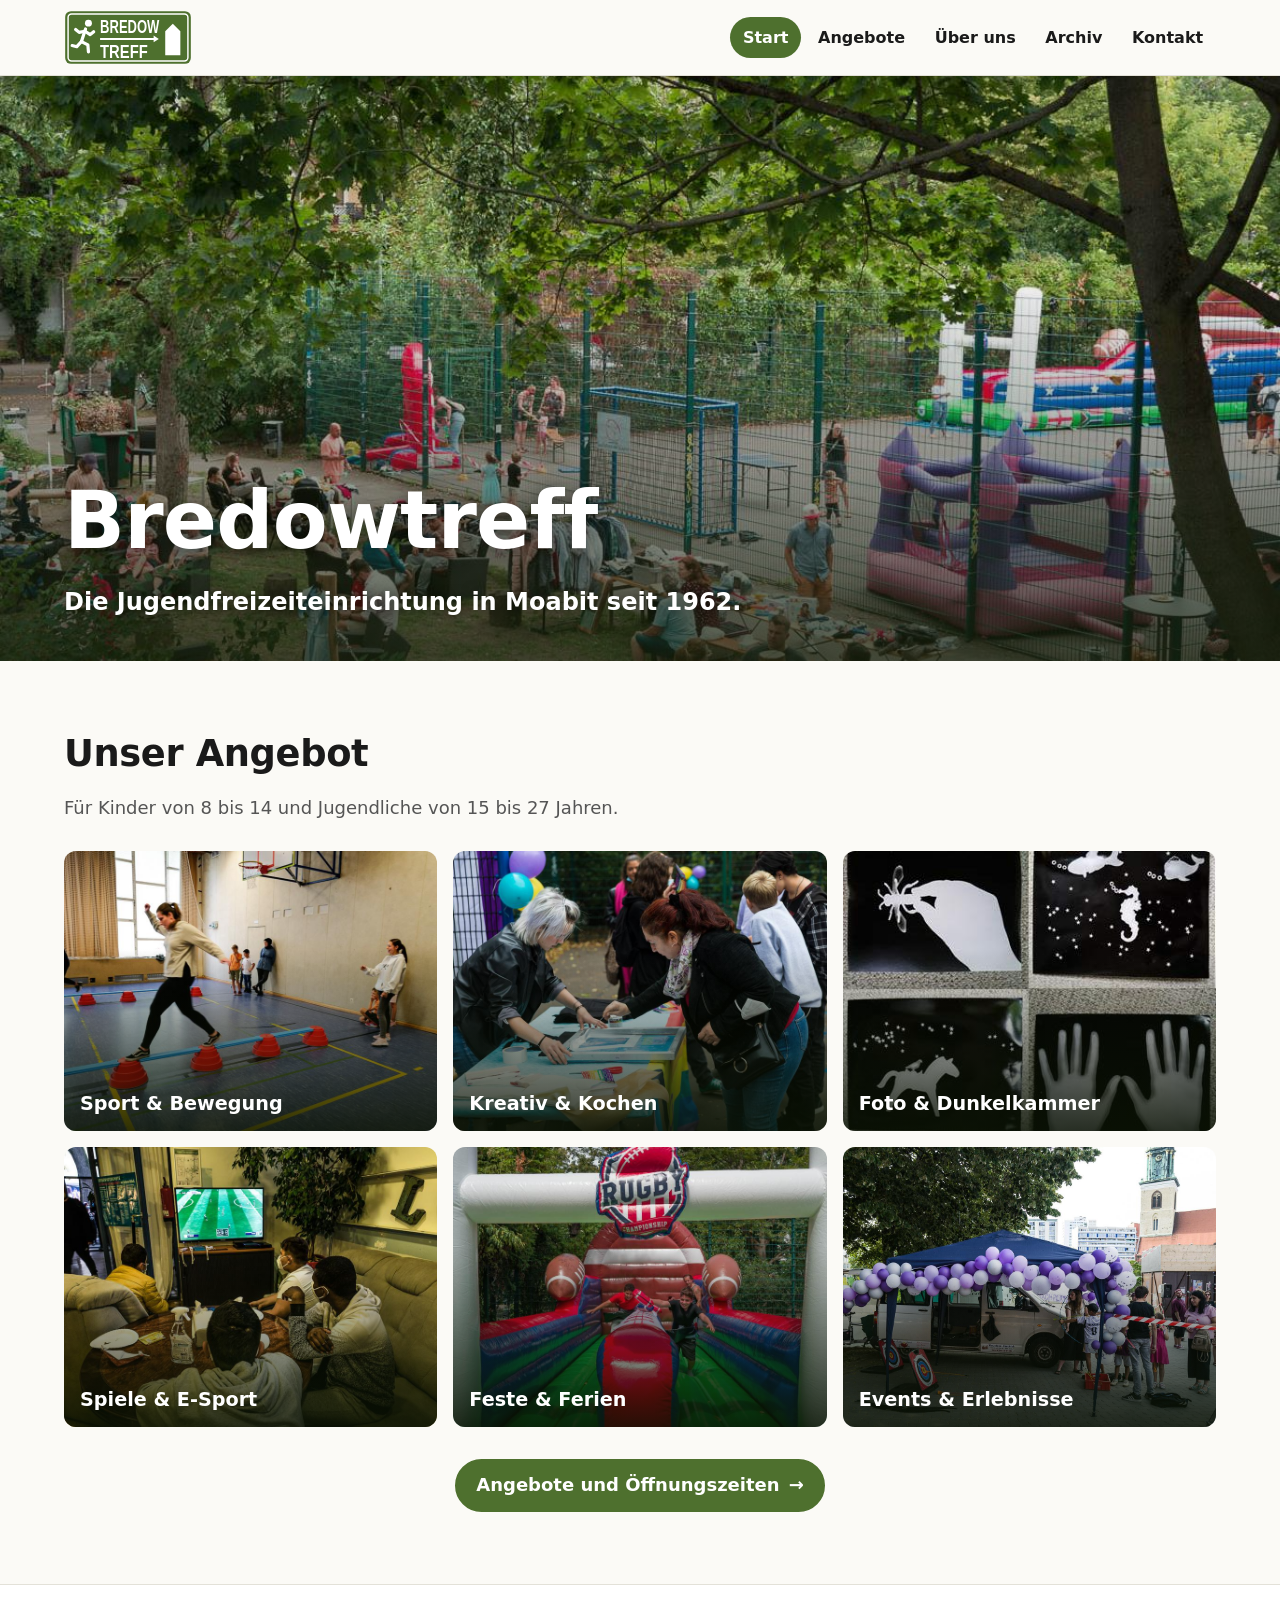
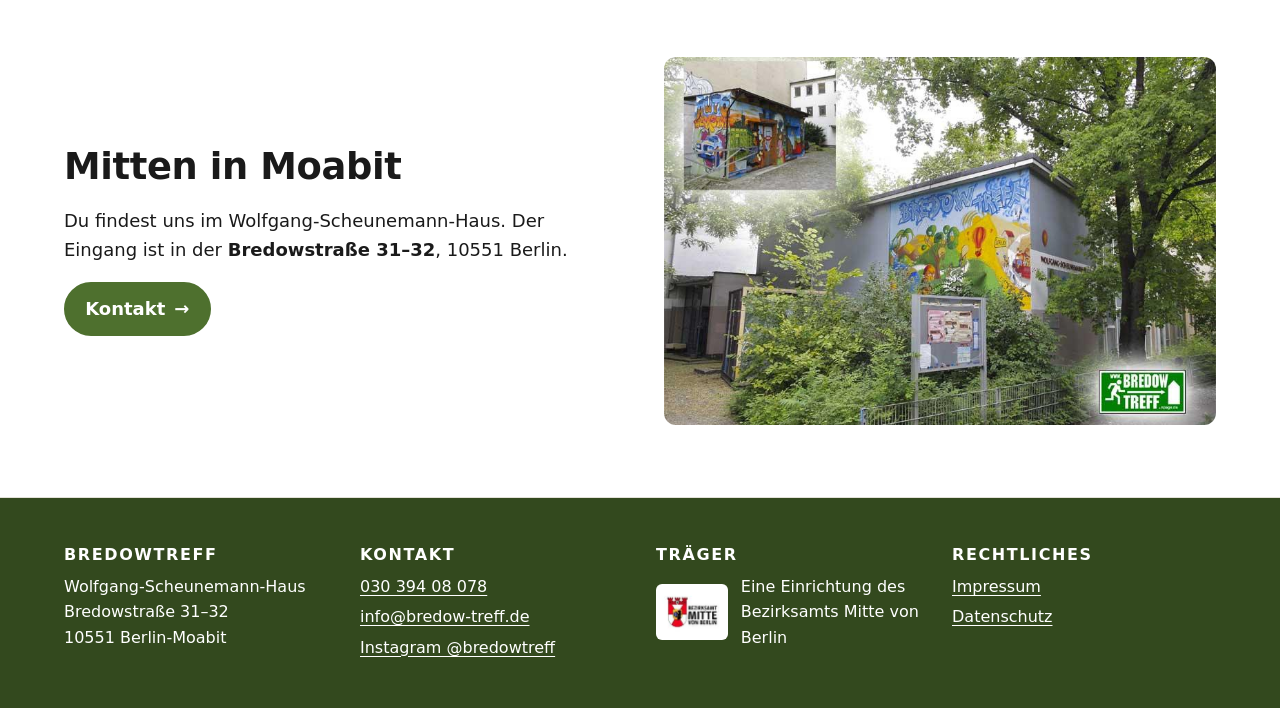
==== index.html @ 5642803e "Initial website for Bredowtreff Static vanilla HTML/CSS/JS site: Start, Angebote, Über uns, Archiv, " ====
<!doctype html>
<html lang="de">
<head>
  <meta charset="utf-8">
  <meta name="viewport" content="width=device-width, initial-scale=1">
  <title>Bredowtreff – Jugendfreizeiteinrichtung in Moabit seit 1962</title>
  <meta name="description" content="Der Bredowtreff im Wolfgang-Scheunemann-Haus ist die Jugendfreizeiteinrichtung in Berlin-Moabit für Kinder (8–14) und Jugendliche (15–27): Sport, Kreatives, Fotostudio, E-Sport und mehr.">
  <meta property="og:type" content="website">
  <meta property="og:locale" content="de_DE">
  <meta property="og:title" content="Bredowtreff – Jugendfreizeiteinrichtung in Moabit">
  <meta property="og:description" content="Sport, Kreatives, Fotostudio, E-Sport und Freunde treffen – für Kinder und Jugendliche von 8 bis 27 Jahren.">
  <link rel="icon" href="images/favicon.svg" type="image/svg+xml">
  <link rel="apple-touch-icon" href="images/apple-touch-icon.png">
  <meta name="theme-color" content="#4E702E">
  <link rel="stylesheet" href="css/style.css">
  <script src="js/script.js" defer></script>
  <script type="application/ld+json">
  {
    "@context": "https://schema.org",
    "@type": "CivicStructure",
    "name": "Bredowtreff im Wolfgang-Scheunemann-Haus",
    "description": "Jugendfreizeiteinrichtung des Bezirksamts Mitte von Berlin in Moabit, seit 1962.",
    "telephone": "+49 30 39408078",
    "email": "info@bredow-treff.de",
    "address": {
      "@type": "PostalAddress",
      "streetAddress": "Bredowstraße 31-32",
      "postalCode": "10551",
      "addressLocality": "Berlin",
      "addressCountry": "DE"
    },
    "sameAs": ["https://www.instagram.com/bredowtreff/"]
  }
  </script>
</head>
<body>
<a class="skip-link" href="#inhalt">Zum Inhalt springen</a>

<!-- ===== KOPF (auf allen Seiten gleich) ===== -->
<header class="kopf">
  <div class="inhalt">
    <a class="logo" href="index.html"><img src="images/logo.svg" alt="Bredowtreff – zur Startseite" width="128" height="56"></a>
    <nav class="hauptnav" aria-label="Hauptmenü">
      <ul>
        <li><a href="index.html" aria-current="page">Start</a></li>
        <li><a href="angebote.html">Angebote</a></li>
        <li><a href="ueber-uns.html">Über uns</a></li>
        <li><a href="archiv.html">Archiv</a></li>
        <li><a href="kontakt.html">Kontakt</a></li>
      </ul>
    </nav>
  </div>
</header>
<!-- ===== ENDE KOPF ===== -->

<!-- ===== HINWEIS-BANNER (optional) =====
     Für wichtige Kurz-Infos (z. B. Ferien, Schließtage).
     Zum Einschalten: die Zeile unten kopieren, ÜBER diesen Kommentar setzen und Text anpassen.

     <p class="hinweis">Herbstferien: geänderte Öffnungszeiten – <a href="angebote.html#besonderes">mehr erfahren</a></p>
-->

<main id="inhalt">

  <section class="hero">
    <img src="images/start-hero.jpg" alt="Kiezfest im Hof des Bredowtreffs: viele Menschen, Spiele und Hüpfburgen unter großen Bäumen" width="1200" height="800" fetchpriority="high">
    <div class="inhalt">
      <h1>Bredowtreff</h1>
      <p>Die Jugendfreizeiteinrichtung in Moabit seit 1962.</p>
    </div>
  </section>

  <section class="abschnitt">
    <div class="inhalt">
      <div class="abschnitt-kopf">
        <h2>Unser Angebot</h2>
        <p>Für Kinder von 8 bis 14 und Jugendliche von 15 bis 27 Jahren.</p>
      </div>

      <!-- ===== ANGEBOTS-ÜBERSICHT (6 Felder) =====
           Nur zur Illustration, nicht anklickbar. Pro Feld ein <li>.
           Bild tauschen: Dateiname bei src ändern und alt-Text anpassen.
      -->
      <ul class="angebot-raster">
        <li>
          <img src="images/kachel-sport.jpg" alt="Hindernisparcours in der Sporthalle" width="800" height="600" loading="lazy">
          <span>Sport &amp; Bewegung</span>
        </li>
        <li>
          <img src="images/kachel-kreativ.jpg" alt="Kinder am Basteltisch" width="800" height="600" loading="lazy">
          <span>Kreativ &amp; Kochen</span>
        </li>
        <li>
          <img src="images/kachel-foto.jpg" alt="Fotogramme: weiße Schattenbilder auf schwarzem Fotopapier" width="400" height="300" loading="lazy">
          <span>Foto &amp; Dunkelkammer</span>
        </li>
        <li>
          <img src="images/kachel-gaming.jpg" alt="Jugendliche spielen Videospiele auf dem Sofa vor dem Fernseher" width="800" height="600" loading="lazy">
          <span>Spiele &amp; E-Sport</span>
        </li>
        <li>
          <img src="images/kachel-feste.jpg" alt="Kinder auf einer Rugby-Hüpfburg beim Kiezfest" width="800" height="600" loading="lazy">
          <span>Feste &amp; Ferien</span>
        </li>
        <li>
          <img src="images/archiv-2023-rotes-rathaus-1.jpg" alt="Unser Stand mit lila Ballonbogen beim Aktionstag vor dem Roten Rathaus" width="1200" height="816" loading="lazy">
          <span>Events &amp; Erlebnisse</span>
        </li>
      </ul>
      <!-- ===== ENDE ANGEBOTS-ÜBERSICHT ===== -->

      <p class="knopf-unten"><a class="knopf pfeil" href="angebote.html">Angebote und Öffnungszeiten</a></p>
    </div>
  </section>

  <section class="abschnitt abschnitt--hell">
    <div class="inhalt zweispaltig">
      <div>
        <h2>Mitten in Moabit</h2>
        <p>Du findest uns im Wolfgang-Scheunemann-Haus. Der Eingang ist in der <strong>Bredowstraße 31–32</strong>, 10551 Berlin.</p>
        <a class="knopf pfeil" href="kontakt.html">Kontakt</a>
      </div>
      <img src="images/haus-heute.jpg" alt="Eingang des Bredowtreffs mit bunter Graffiti-Wand und Bäumen" width="800" height="533" loading="lazy">
    </div>
  </section>

</main>

<!-- ===== FUSS (auf allen Seiten gleich) ===== -->
<footer class="fuss">
  <div class="inhalt">
    <div>
      <h2>Bredowtreff</h2>
      <address>Wolfgang-Scheunemann-Haus<br>Bredowstraße 31–32<br>10551 Berlin-Moabit</address>
    </div>
    <div>
      <h2>Kontakt</h2>
      <ul>
        <li><a href="tel:+493039408078">030 394 08 078</a></li>
        <li><a href="mailto:info@bredow-treff.de">info@bredow-treff.de</a></li>
        <li><a href="https://www.instagram.com/bredowtreff/">Instagram @bredowtreff</a></li>
      </ul>
    </div>
    <div>
      <h2>Träger</h2>
      <div class="traeger">
        <img src="images/bezirksamt-mitte.jpg" alt="Logo Bezirksamt Mitte von Berlin" width="72" height="54" loading="lazy">
        <span>Eine Einrichtung des Bezirksamts Mitte von Berlin</span>
      </div>
    </div>
    <div>
      <h2>Rechtliches</h2>
      <ul>
        <li><a href="impressum.html">Impressum</a></li>
        <li><a href="datenschutz.html">Datenschutz</a></li>
      </ul>
    </div>
  </div>
</footer>
<!-- ===== ENDE FUSS ===== -->

</body>
</html>
---- css/style.css ----
/* ==========================================================
   Bredowtreff – Stylesheet
   Hier muss im Alltag nichts geändert werden.
   Farben und Abstände stehen ganz oben als Variablen.
   ========================================================== */

:root {
  --gruen: #4E702E;          /* Schild-Grün aus dem Logo */
  --gruen-dunkel: #33491E;
  --gruen-hell: #EEF3E8;
  --gelb: #FFC93C;           /* Akzent: Heute, Fokus */
  --gelb-hell: #FFF4D6;
  --text: #1A1A1A;
  --text-leise: #555;
  --hintergrund: #FBFAF6;
  --weiss: #fff;
  --linie: #E3E1D8;

  --radius: 12px;
  --abstand: clamp(1rem, 4vw, 2rem);
  --breite: 72rem;
  --schrift: system-ui, -apple-system, "Segoe UI", Roboto, "Helvetica Neue", Arial, sans-serif;
}

/* ---------- Grundlagen ---------- */
*, *::before, *::after { box-sizing: border-box; }
html { -webkit-text-size-adjust: 100%; scroll-behavior: smooth; scroll-padding-top: 6rem; }
body {
  margin: 0;
  font: 1.125rem/1.6 var(--schrift);
  color: var(--text);
  background: var(--hintergrund);
}
img { max-width: 100%; height: auto; display: block; }
a { color: var(--gruen); text-underline-offset: .2em; }
a:hover { color: var(--gruen-dunkel); }
:focus-visible { outline: 3px solid var(--gelb); outline-offset: 2px; border-radius: 4px; }
h1, h2, h3 { line-height: 1.15; margin: 0 0 .5em; letter-spacing: -.01em; }
h1 { font-size: clamp(2.2rem, 7vw, 3.6rem); font-weight: 900; }
h2 { font-size: clamp(1.6rem, 4.5vw, 2.3rem); font-weight: 850; }
h3 { font-size: 1.25rem; font-weight: 800; }
p { margin: 0 0 1em; }
ul { padding-left: 1.2em; }

.skip-link {
  position: absolute; left: 1rem; top: -4rem; z-index: 100;
  background: var(--gelb); color: var(--text); padding: .6rem 1rem; border-radius: 8px; font-weight: 700;
}
.skip-link:focus { top: 1rem; }

.inhalt { width: min(100% - 2 * var(--abstand), var(--breite)); margin-inline: auto; }
.abschnitt { padding-block: clamp(2.5rem, 7vw, 4.5rem); }
.abschnitt--hell { background: var(--weiss); border-block: 1px solid var(--linie); }
.abschnitt--gruen { background: var(--gruen-hell); }
.abschnitt-kopf { max-width: 48rem; margin-bottom: 1.75rem; }
.abschnitt-kopf p { color: var(--text-leise); }

/* ---------- Kopfbereich ---------- */
.kopf {
  position: sticky; top: 0; z-index: 50;
  background: rgba(251, 250, 246, .94);
  backdrop-filter: blur(8px);
  border-bottom: 1px solid var(--linie);
}
.kopf .inhalt {
  display: flex; flex-wrap: wrap; align-items: center; justify-content: space-between;
  gap: .5rem 1.5rem; padding-block: .6rem;
}
.logo img { width: 128px; height: auto; }
.hauptnav ul { display: flex; flex-wrap: wrap; gap: .25rem; list-style: none; margin: 0; padding: 0; }
.hauptnav a {
  display: block; padding: .5rem .8rem; border-radius: 999px;
  font-weight: 700; font-size: 1rem; text-decoration: none; color: var(--text);
}
.hauptnav a:hover { background: var(--gruen-hell); color: var(--gruen-dunkel); }
.hauptnav a[aria-current="page"] { background: var(--gruen); color: var(--weiss); }

/* ---------- Hinweis-Banner (optional, Startseite) ---------- */
.hinweis {
  margin: 0; background: var(--gelb); color: var(--text); text-align: center;
  padding: .7rem var(--abstand); font-weight: 700;
}
.hinweis a { color: inherit; }

/* ---------- Buttons ---------- */
.knopf {
  display: inline-flex; align-items: center; gap: .5em;
  min-height: 44px; padding: .65rem 1.2rem; border-radius: 999px;
  background: var(--gruen); color: var(--weiss); text-decoration: none;
  border: 2px solid var(--gruen); cursor: pointer; font: inherit; font-weight: 800;
  transition: background .15s, transform .15s;
}
.knopf:hover { background: var(--gruen-dunkel); border-color: var(--gruen-dunkel); color: var(--weiss); transform: translateY(-1px); }
.knopf-unten { margin: 2rem 0 0; text-align: center; }
.pfeil::after { content: " →"; }

/* ---------- Hero (Startseite) ---------- */
.hero { position: relative; color: var(--weiss); background: var(--gruen-dunkel); overflow: hidden; }
.hero img { position: absolute; inset: 0; width: 100%; height: 100%; object-fit: cover; }
.hero::after {
  content: ""; position: absolute; inset: 0;
  background: linear-gradient(180deg, rgba(0,0,0,.05) 35%, rgba(20,30,10,.75) 100%);
}
.hero .inhalt {
  position: relative; z-index: 1;
  min-height: clamp(24rem, 65vh, 38rem);
  display: flex; flex-direction: column; justify-content: flex-end;
  padding-block: 2.5rem;
}
.hero h1 { font-size: clamp(2.8rem, 10vw, 5rem); margin-bottom: .2em; text-shadow: 0 2px 18px rgba(0,0,0,.45); }
.hero p { font-size: clamp(1.15rem, 3vw, 1.5rem); font-weight: 700; margin: 0; text-shadow: 0 1px 12px rgba(0,0,0,.5); }

/* ---------- Angebots-Übersicht (Startseite) ---------- */
.angebot-raster {
  list-style: none; margin: 0; padding: 0;
  display: grid; gap: clamp(.5rem, 2vw, 1rem); grid-template-columns: repeat(3, 1fr);
}
.angebot-raster li {
  position: relative; overflow: hidden; border-radius: var(--radius);
  aspect-ratio: 4 / 3; background: var(--gruen-dunkel); color: var(--weiss);
}
.angebot-raster img { width: 100%; height: 100%; object-fit: cover; }
.angebot-raster li::after {
  content: ""; position: absolute; inset: 35% 0 0 0;
  background: linear-gradient(180deg, transparent, rgba(10, 18, 4, .85));
}
.angebot-raster span {
  position: absolute; z-index: 1; inset: auto clamp(.5rem, 2vw, 1rem) clamp(.5rem, 2vw, .9rem);
  font-weight: 800; font-size: clamp(.85rem, 2.2vw, 1.2rem); line-height: 1.25; overflow-wrap: anywhere; hyphens: auto;
}

/* ---------- Seitenkopf (Unterseiten) ---------- */
.seitenkopf { padding-block: clamp(2.5rem, 7vw, 4rem) 1.5rem; }
.seitenkopf > p { font-size: 1.25rem; max-width: 60ch; color: var(--text-leise); }
.seitenkopf + .abschnitt:not(.abschnitt--hell) { padding-top: 1rem; }

/* ---------- Karten & Spalten ---------- */
.karten { display: grid; gap: 1.25rem; grid-template-columns: repeat(auto-fit, minmax(min(100%, 20rem), 1fr)); }
.karte { background: var(--weiss); border: 1px solid var(--linie); border-radius: var(--radius); padding: 1.5rem; overflow: hidden; }
.karte > img:first-child { margin: -1.5rem -1.5rem 1.25rem; width: calc(100% + 3rem); max-width: none; aspect-ratio: 3 / 2; object-fit: cover; }
.karte h3 { margin-bottom: .35rem; }
.karte p:last-child { margin-bottom: 0; }

.zweispaltig { display: grid; gap: clamp(1.5rem, 4vw, 3rem); align-items: center; grid-template-columns: repeat(auto-fit, minmax(min(100%, 22rem), 1fr)); }
.zweispaltig img { border-radius: var(--radius); }

/* ---------- Öffnungszeiten ---------- */
.zeiten { list-style: none; padding: 0; margin: 0; display: grid; gap: 1rem; grid-template-columns: repeat(auto-fit, minmax(min(100%, 18rem), 1fr)); }
.zeiten li {   /* grünes Schild mit weißem Innenrand wie im Logo */
  background: var(--gruen); color: var(--weiss); border-radius: var(--radius); padding: clamp(1.25rem, 4vw, 2rem);
  box-shadow: inset 0 0 0 5px var(--gruen), inset 0 0 0 7px rgba(255,255,255,.9);
}
.zeiten strong { display: block; font-size: 1.3rem; margin-bottom: .2rem; }
.zeiten .zeit { font-size: 1.6rem; font-weight: 900; display: block; }

/* ---------- Wochenprogramm ---------- */
.woche { display: grid; gap: 1rem; grid-template-columns: repeat(auto-fit, minmax(min(100%, 12.5rem), 1fr)); }
.tag-karte { background: var(--weiss); border: 2px solid var(--linie); border-radius: var(--radius); padding: 1.1rem 1.1rem .6rem; }
.tag-karte h3 { display: flex; justify-content: space-between; align-items: center; gap: .5rem; font-size: 1.15rem; }
.tag-karte ul { list-style: none; padding: 0; margin: 0; }
.tag-karte li { padding: .5rem 0; border-top: 1px solid var(--linie); line-height: 1.35; }
.tag-karte .zeit { display: block; font-size: .9rem; font-weight: 800; color: var(--gruen); }
.tag-karte.ist-heute { border-color: var(--gelb); box-shadow: 0 0 0 4px var(--gelb-hell); }
.heute-marke { font-size: .75rem; font-weight: 900; text-transform: uppercase; letter-spacing: .06em; background: var(--gelb); padding: .15rem .5rem; border-radius: 999px; }

/* ---------- Besonderes (Angebote) ---------- */
.karte--termin { border: 2px solid var(--gelb); background: var(--gelb-hell); }
.karte .datum { font-weight: 800; color: var(--gruen-dunkel); margin-bottom: .4rem; }
.hinweis-text { margin: 1.75rem 0 0; font-weight: 700; }

/* ---------- Archiv: Zeitleiste ---------- */
.zeitleiste { position: relative; list-style: none; margin: 0; padding: 0 0 0 2.2rem; }
.zeitleiste::before { content: ""; position: absolute; left: .55rem; top: .5rem; bottom: .5rem; width: 4px; border-radius: 4px; background: var(--gruen); }
.ereignis { position: relative; margin-bottom: 3rem; }
.ereignis::before {
  content: ""; position: absolute; left: -2.2rem; top: .35rem; width: 1.4rem; height: 1.4rem;
  border-radius: 50%; background: var(--weiss); border: 4px solid var(--gruen);
}
.jahr {
  display: inline-block; background: var(--gruen); color: var(--weiss); font-weight: 900;
  padding: .15rem .6rem; border-radius: 6px; margin-bottom: .5rem; font-size: 1rem;
  box-shadow: inset 0 0 0 2px var(--gruen), inset 0 0 0 3.5px #fff;
}
.ereignis h2 { font-size: clamp(1.4rem, 3.5vw, 1.9rem); margin-bottom: .4rem; }
.ereignis > p { max-width: 65ch; }

/* ---------- Galerie & Lightbox ---------- */
.galerie { display: grid; gap: .6rem; grid-template-columns: repeat(auto-fill, minmax(min(46%, 11rem), 1fr)); margin-top: 1rem; }
.galerie a { display: block; border-radius: 8px; overflow: hidden; aspect-ratio: 4 / 3; background: var(--linie); }
.galerie img { width: 100%; height: 100%; object-fit: cover; transition: transform .35s; }
.galerie a:hover img { transform: scale(1.06); }
.lightbox { border: 0; padding: 0; max-width: 100vw; max-height: 100vh; width: 100vw; height: 100vh; background: #0B1105; color: var(--weiss); }
.lightbox::backdrop { background: rgba(0,0,0,.6); }
.lightbox figure { margin: 0; height: 100%; display: flex; flex-direction: column; align-items: center; justify-content: center; padding: 3.5rem 1rem 1rem; }
.lightbox img { max-width: min(100%, 1200px); max-height: calc(100vh - 8rem); object-fit: contain; border-radius: 6px; }
.lightbox figcaption { margin-top: .75rem; text-align: center; font-size: 1rem; opacity: .9; }
.lightbox button {
  position: absolute; min-width: 48px; min-height: 48px; border-radius: 50%; border: 0;
  background: rgba(255,255,255,.15); color: var(--weiss); font-size: 1.6rem; line-height: 1; cursor: pointer;
}
.lightbox button:hover { background: var(--gelb); color: var(--text); }
.lightbox .lb-zu { top: .75rem; right: .75rem; }
.lightbox .lb-zurueck { left: .75rem; top: 50%; transform: translateY(-50%); }
.lightbox .lb-weiter { right: .75rem; top: 50%; transform: translateY(-50%); }

/* ---------- Kontakt ---------- */
.kontakt-liste { list-style: none; padding: 0; margin: 0 0 1.5rem; display: grid; gap: .9rem; }
.kontakt-liste li { display: grid; grid-template-columns: 2rem 1fr; gap: .6rem; align-items: start; }
.kontakt-liste svg { width: 1.6rem; height: 1.6rem; fill: none; stroke: var(--gruen); stroke-width: 2; stroke-linecap: round; stroke-linejoin: round; margin-top: .15rem; }
.kontakt-liste a { font-weight: 700; }

/* ---------- Textseiten (Impressum, Datenschutz) ---------- */
.textseite { max-width: 46rem; }
.textseite h2 { font-size: 1.3rem; margin-top: 2rem; }

/* ---------- Fußbereich ---------- */
.fuss { background: var(--gruen-dunkel); color: var(--weiss); padding-block: 3rem; font-size: 1rem; }
.fuss a { color: var(--weiss); }
.fuss .inhalt { display: grid; gap: 2rem; grid-template-columns: repeat(auto-fit, minmax(min(100%, 13rem), 1fr)); }
.fuss h2 { font-size: 1rem; text-transform: uppercase; letter-spacing: .1em; color: var(--weiss); margin-bottom: .6rem; }
.fuss ul { list-style: none; padding: 0; margin: 0; display: grid; gap: .3rem; }
.fuss address { font-style: normal; }
.traeger { display: flex; gap: .8rem; align-items: center; }
.traeger img { width: 72px; background: var(--weiss); border-radius: 6px; padding: 4px; }

/* ---------- Handy ---------- */
@media (max-width: 40rem) {
  html { scroll-padding-top: 1rem; }
  .kopf { position: static; }
  .kopf .inhalt { justify-content: center; padding-block: .5rem .4rem; gap: .35rem; }
  .logo img { width: 96px; }
  .hauptnav { width: 100%; }
  .hauptnav ul { justify-content: space-between; gap: 2px; flex-wrap: nowrap; }
  .hauptnav a { padding: .45rem .5rem; font-size: .875rem; }
  .angebot-raster li { aspect-ratio: 1; }
}
@media (max-width: 22rem) {
  .hauptnav a { padding: .4rem .3rem; font-size: .8rem; }
}

@media (prefers-reduced-motion: reduce) {
  html { scroll-behavior: auto; }
  *, *::before, *::after { transition: none !important; }
}

@media print {
  .kopf, .fuss, .hero img { display: none; }
  body { background: #fff; }
}
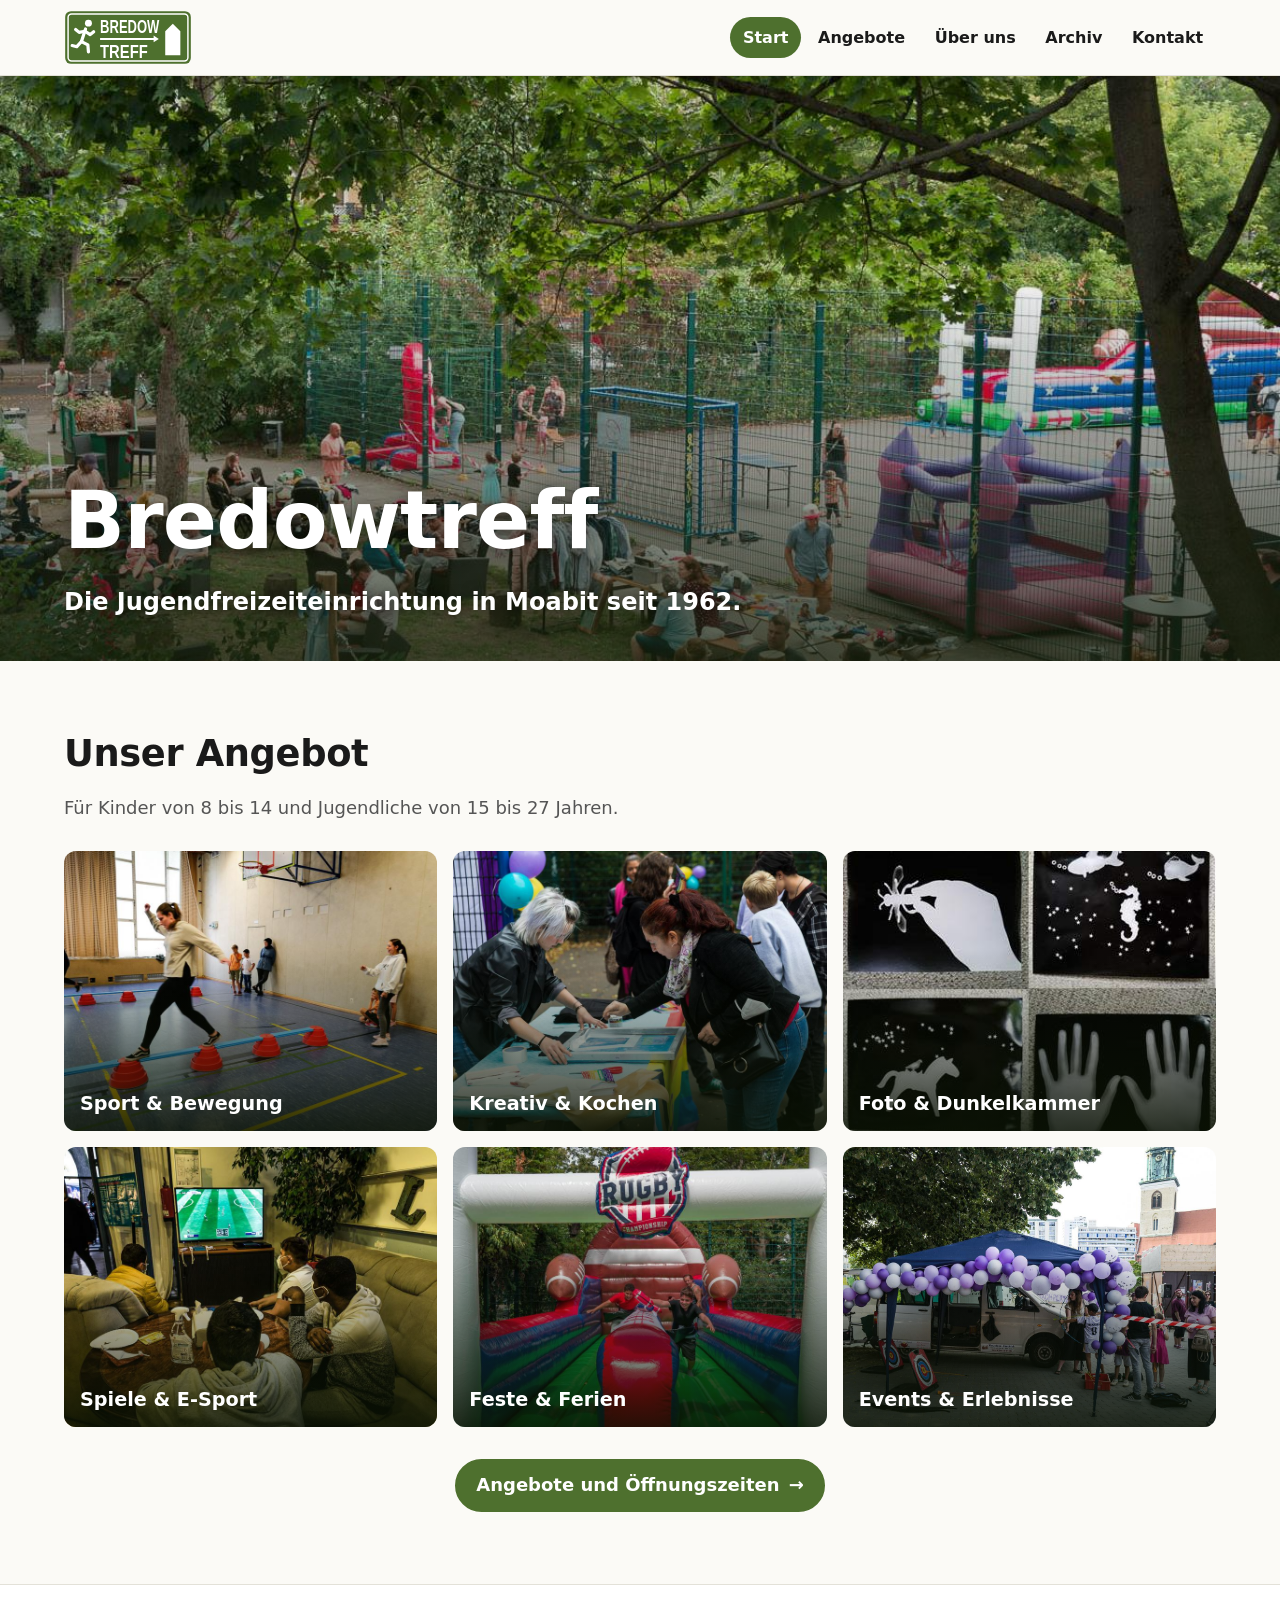
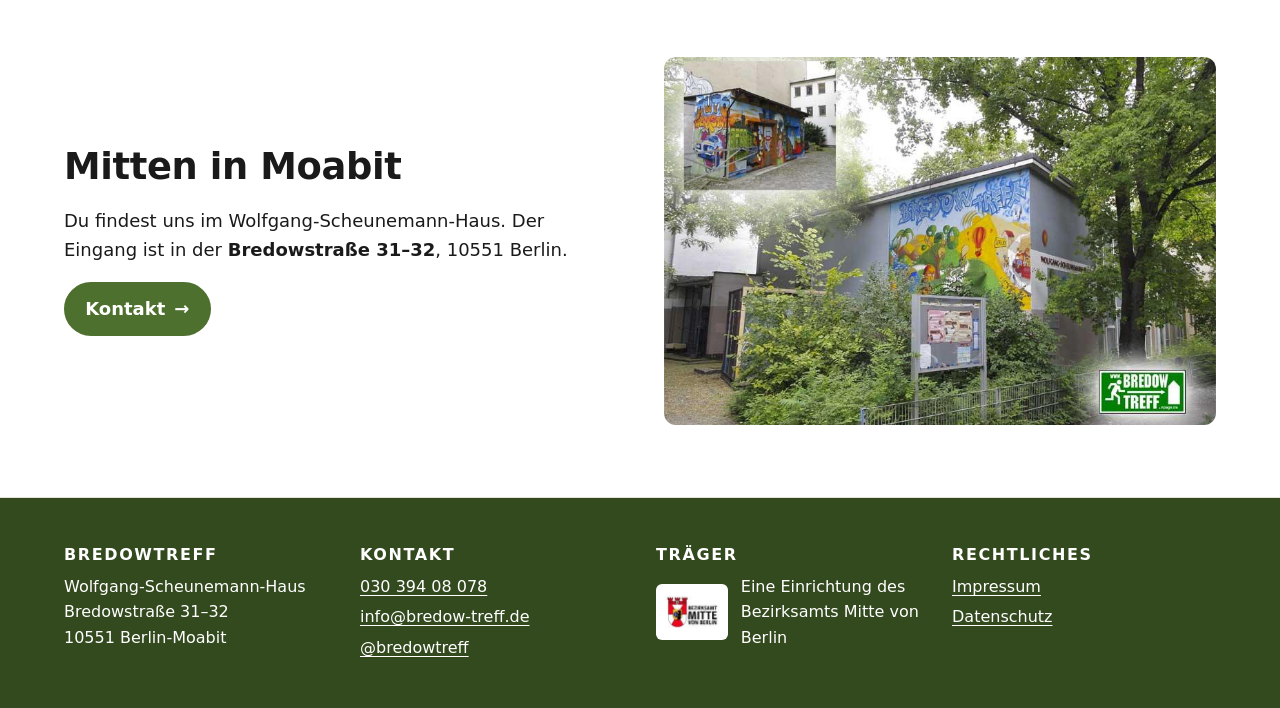
==== commit 462e35d4: "Show only Instagram handle in footer links Co-Authored-By: Claude <noreply@anthropic.com>" ====
--- a/index.html
+++ b/index.html
@@ -138,7 +138,7 @@
       <ul>
         <li><a href="tel:+493039408078">030 394 08 078</a></li>
         <li><a href="mailto:info@bredow-treff.de">info@bredow-treff.de</a></li>
-        <li><a href="https://www.instagram.com/bredowtreff/">Instagram @bredowtreff</a></li>
+        <li><a href="https://www.instagram.com/bredowtreff/">@bredowtreff</a></li>
       </ul>
     </div>
     <div>
